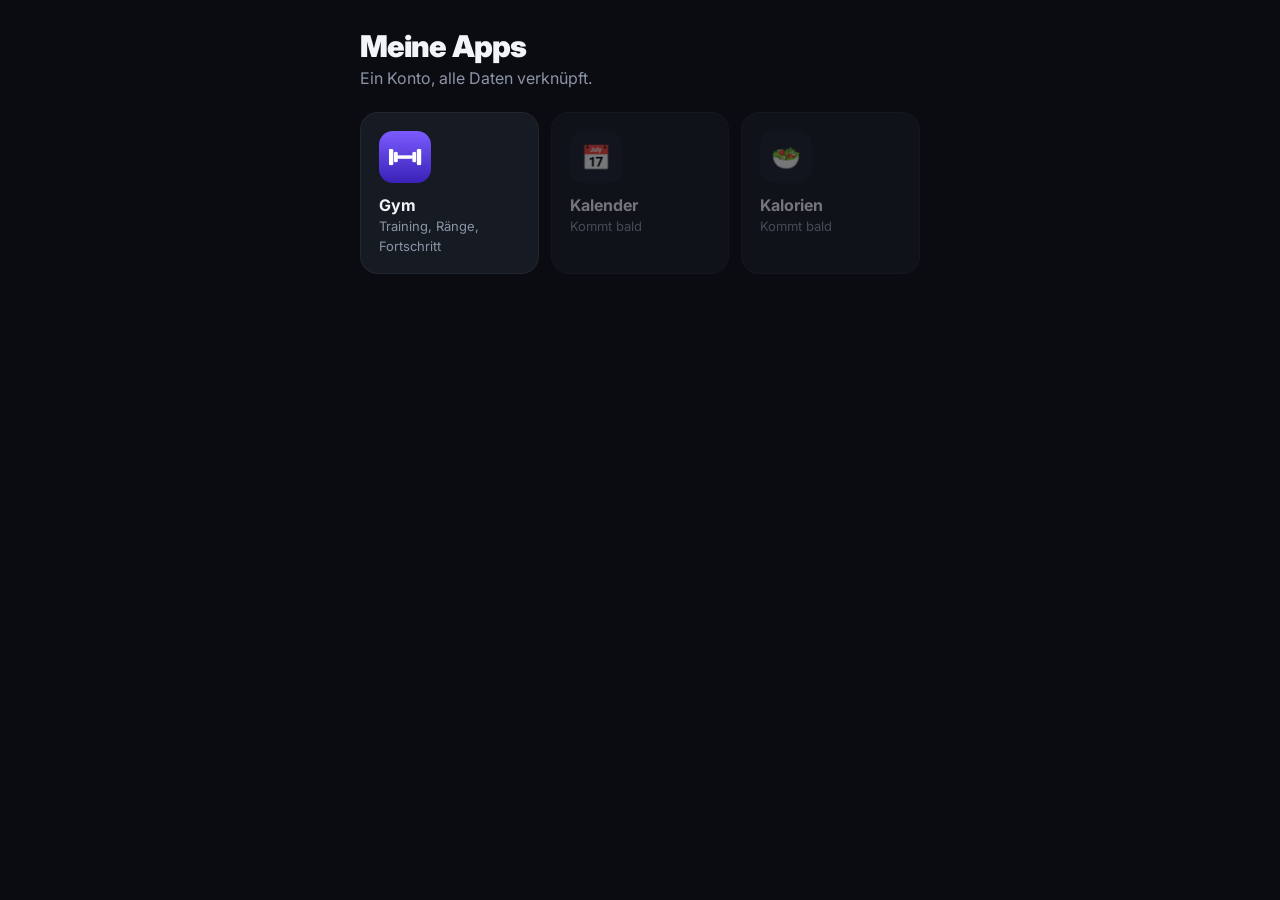
==== index.html @ 5da992ab "Gym-Tracker im Liftoff-Stil, gemeinsamer Login, App-Übersicht Co-Authored-By: Claude Opus 5.5 <norep" ====
<!doctype html>
<html lang="de">
<head>
  <meta charset="utf-8">
  <meta name="viewport" content="width=device-width, initial-scale=1, viewport-fit=cover">
  <title>Meine Apps</title>
  <meta name="theme-color" content="#0A0C11">
  <link rel="preconnect" href="https://fonts.googleapis.com">
  <link href="https://fonts.googleapis.com/css2?family=Inter:wght@400;600;800;900&display=swap" rel="stylesheet">
  <style>
    :root { color-scheme: dark; }
    body { margin: 0; min-height: 100dvh; background: #0A0C11; color: #F2F4F8; font-family: Inter, system-ui, sans-serif; }
    main { max-width: 560px; margin: 0 auto; padding: calc(28px + env(safe-area-inset-top)) 16px 32px; }
    h1 { font-size: 30px; font-weight: 900; letter-spacing: -.03em; margin: 0 0 4px; }
    p { color: #8C94A6; margin: 0 0 24px; }
    .grid { display: grid; grid-template-columns: repeat(auto-fill, minmax(140px, 1fr)); gap: 12px; }
    a.app, div.app { display: flex; flex-direction: column; gap: 12px; padding: 18px; border-radius: 18px; background: #161A23; border: 1px solid rgba(255,255,255,.05); color: inherit; text-decoration: none; transition: transform .1s; }
    a.app:active { transform: scale(.97); }
    .app img, .app .ph { width: 52px; height: 52px; border-radius: 14px; }
    .app .ph { background: #1D222D; display: grid; place-items: center; font-size: 24px; }
    .app b { font-size: 16px; }
    .app span { font-size: 13px; color: #8C94A6; }
    div.app { opacity: .45; }
  </style>
</head>
<body>
  <main>
    <h1>Meine Apps</h1>
    <p>Ein Konto, alle Daten verknüpft.</p>
    <div class="grid">
      <a class="app" href="gym/"><img src="gym/icon-192.png" alt=""><div><b>Gym</b><br><span>Training, Ränge, Fortschritt</span></div></a>
      <div class="app"><div class="ph">📅</div><div><b>Kalender</b><br><span>Kommt bald</span></div></div>
      <div class="app"><div class="ph">🥗</div><div><b>Kalorien</b><br><span>Kommt bald</span></div></div>
    </div>
  </main>
</body>
</html>
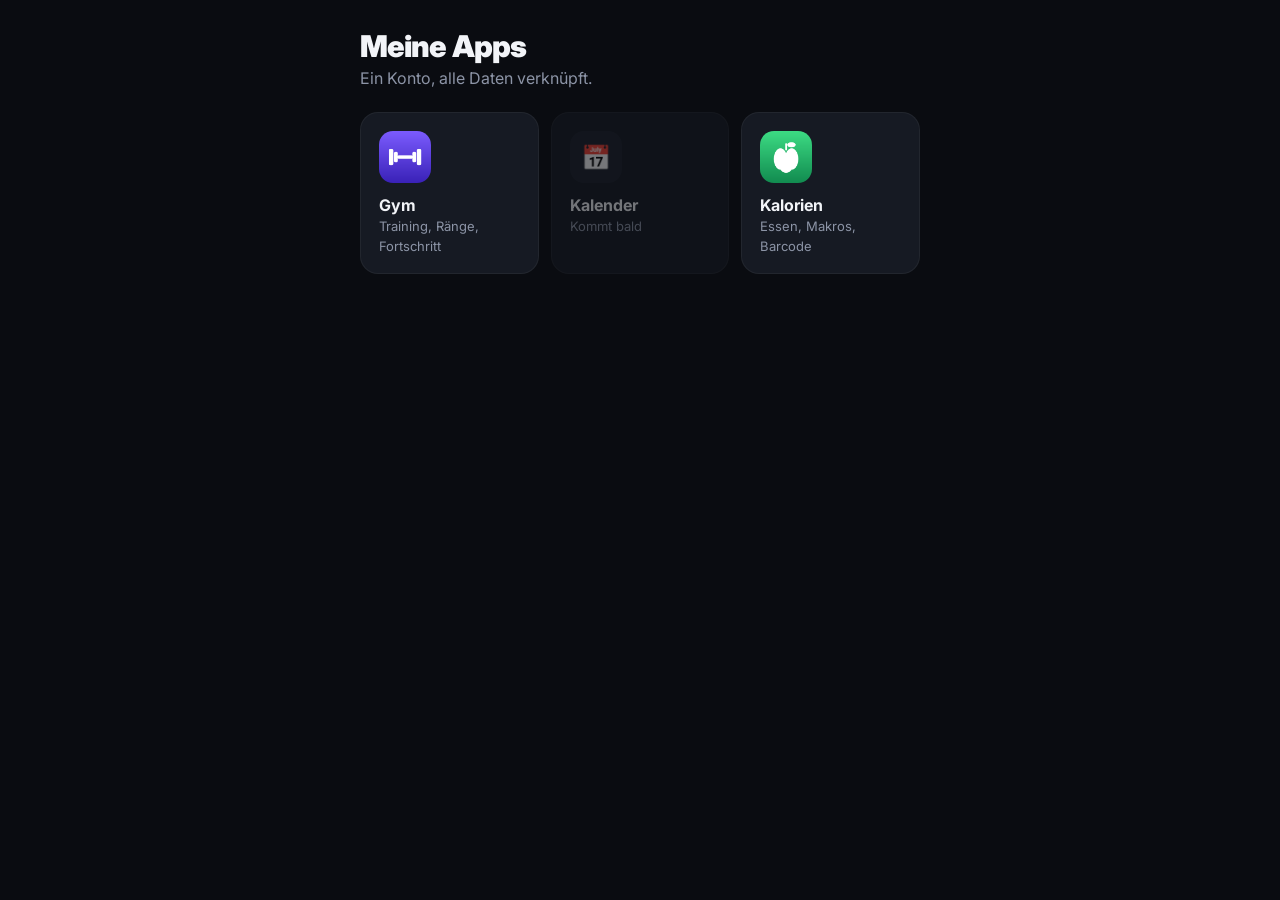
==== commit cb7e3194: "Kalorien-Tracker im YAZIO-Stil mit Barcode-Scanner, verknüpft mit dem Gym-Tracker Co-Authored-By: Cl" ====
--- a/index.html
+++ b/index.html
@@ -30,7 +30,7 @@
     <div class="grid">
       <a class="app" href="gym/"><img src="gym/icon-192.png" alt=""><div><b>Gym</b><br><span>Training, Ränge, Fortschritt</span></div></a>
       <div class="app"><div class="ph">📅</div><div><b>Kalender</b><br><span>Kommt bald</span></div></div>
-      <div class="app"><div class="ph">🥗</div><div><b>Kalorien</b><br><span>Kommt bald</span></div></div>
+      <a class="app" href="kalorien/"><img src="kalorien/icon-192.png" alt=""><div><b>Kalorien</b><br><span>Essen, Makros, Barcode</span></div></a>
     </div>
   </main>
 </body>
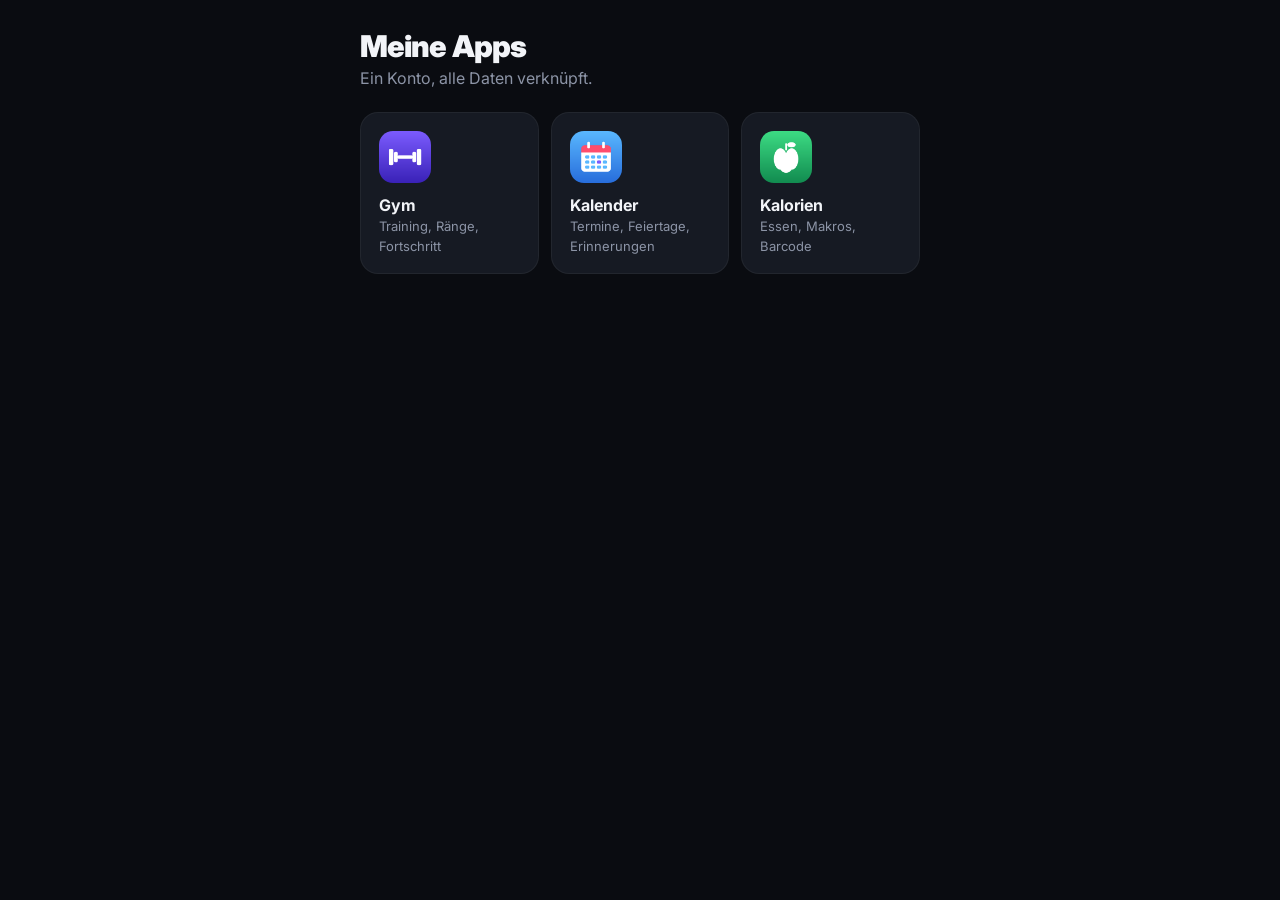
==== commit 20125ee2: "Kalender: Termine, Wiederholungen, Feiertage, Erinnerungen; verknüpft mit Gym und Kalorien Co-Author" ====
--- a/index.html
+++ b/index.html
@@ -29,7 +29,7 @@
     <p>Ein Konto, alle Daten verknüpft.</p>
     <div class="grid">
       <a class="app" href="gym/"><img src="gym/icon-192.png" alt=""><div><b>Gym</b><br><span>Training, Ränge, Fortschritt</span></div></a>
-      <div class="app"><div class="ph">📅</div><div><b>Kalender</b><br><span>Kommt bald</span></div></div>
+      <a class="app" href="kalender/"><img src="kalender/icon-192.png" alt=""><div><b>Kalender</b><br><span>Termine, Feiertage, Erinnerungen</span></div></a>
       <a class="app" href="kalorien/"><img src="kalorien/icon-192.png" alt=""><div><b>Kalorien</b><br><span>Essen, Makros, Barcode</span></div></a>
     </div>
   </main>
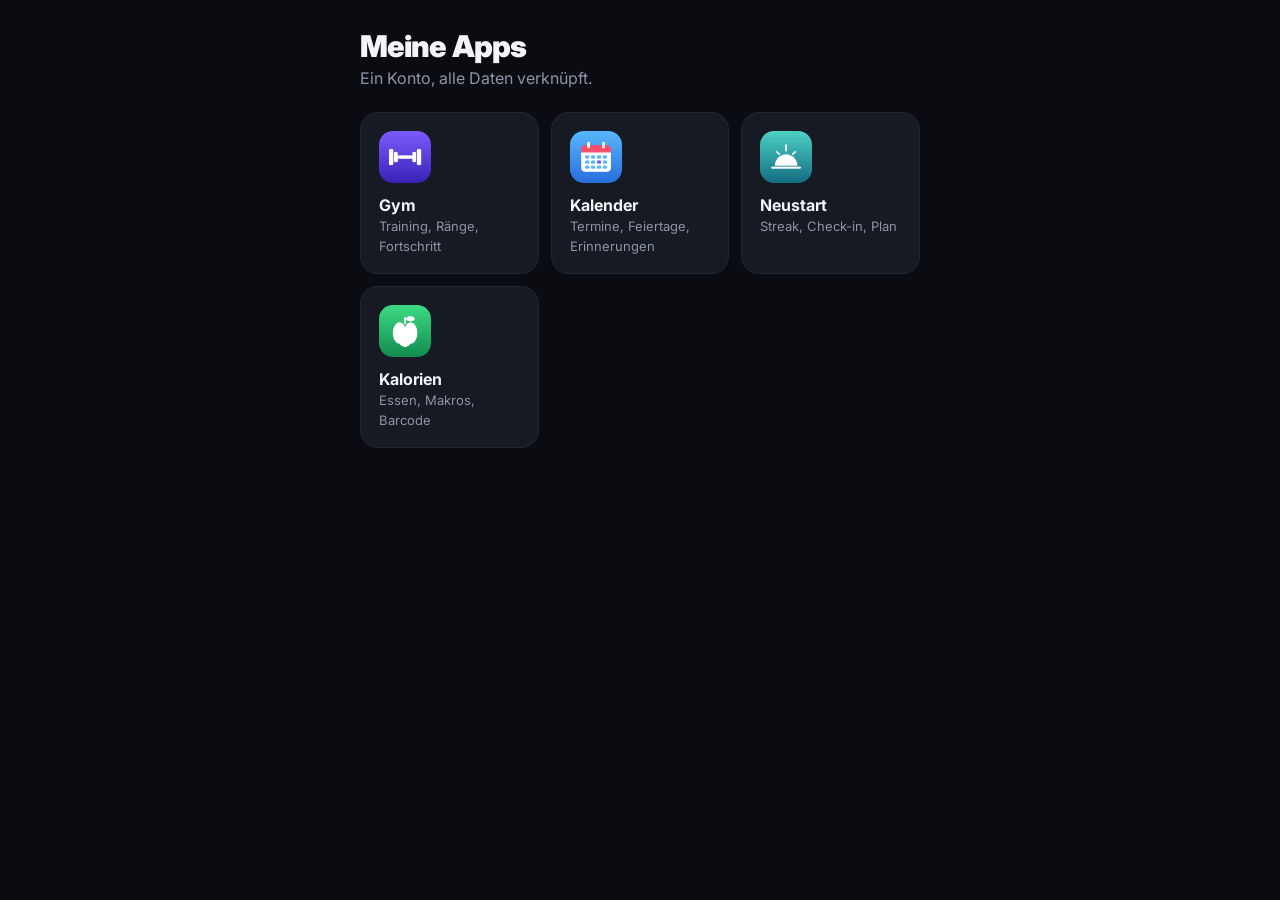
==== commit d609b730: "Neustart: Streak, Check-in, Notfall-Atemübung, 90-Tage-Plan, Verlauf, PIN-Sperre, neutrale Erinnerun" ====
--- a/index.html
+++ b/index.html
@@ -30,6 +30,7 @@
     <div class="grid">
       <a class="app" href="gym/"><img src="gym/icon-192.png" alt=""><div><b>Gym</b><br><span>Training, Ränge, Fortschritt</span></div></a>
       <a class="app" href="kalender/"><img src="kalender/icon-192.png" alt=""><div><b>Kalender</b><br><span>Termine, Feiertage, Erinnerungen</span></div></a>
+      <a class="app" href="neustart/"><img src="neustart/icon-192.png" alt=""><div><b>Neustart</b><br><span>Streak, Check-in, Plan</span></div></a>
       <a class="app" href="kalorien/"><img src="kalorien/icon-192.png" alt=""><div><b>Kalorien</b><br><span>Essen, Makros, Barcode</span></div></a>
     </div>
   </main>
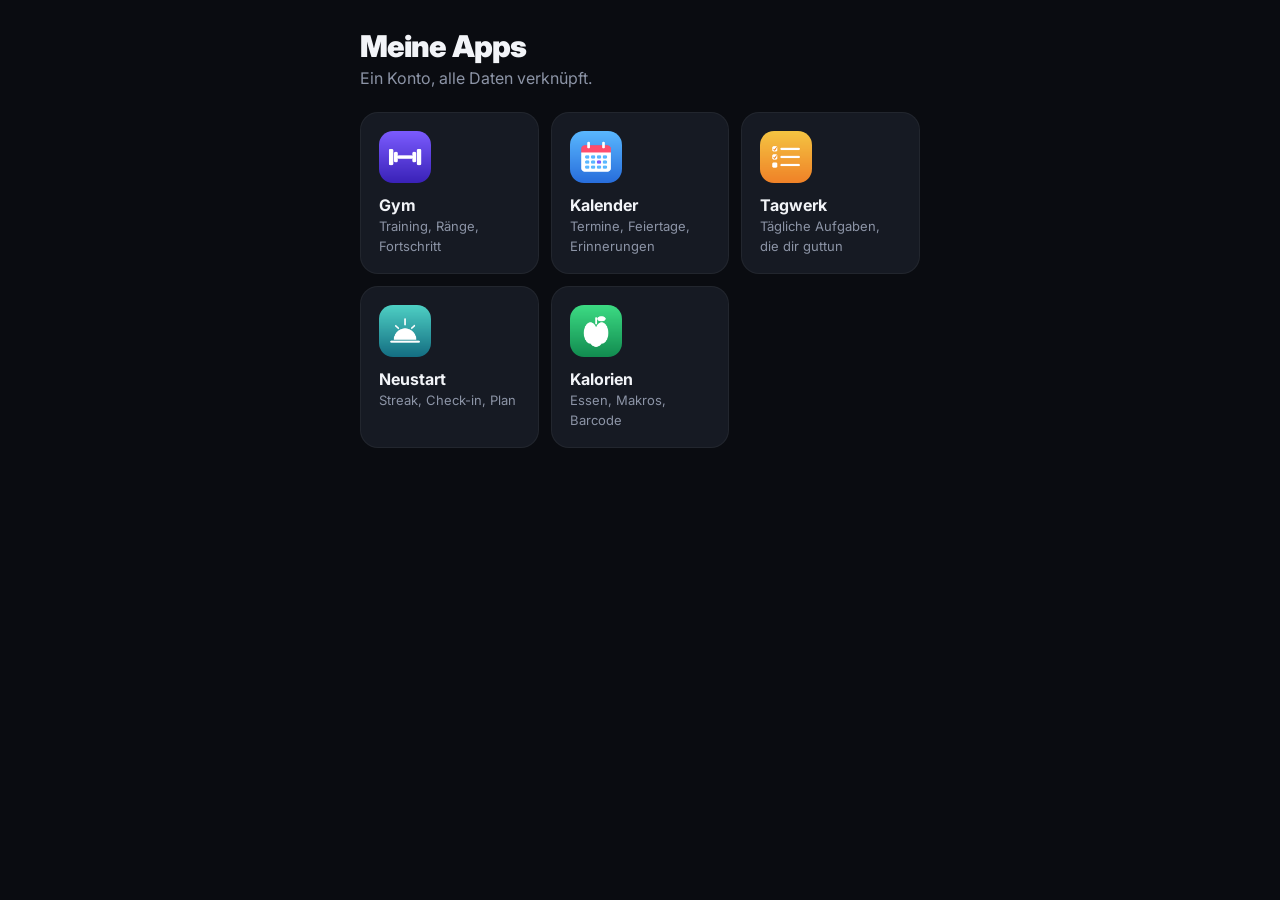
==== commit f8f5096a: "Tagwerk: tägliche Aufgaben für Gesundheit, Produktivität & Co. mit Timer, Auto-Erkennung, Challenges" ====
--- a/index.html
+++ b/index.html
@@ -30,6 +30,7 @@
     <div class="grid">
       <a class="app" href="gym/"><img src="gym/icon-192.png" alt=""><div><b>Gym</b><br><span>Training, Ränge, Fortschritt</span></div></a>
       <a class="app" href="kalender/"><img src="kalender/icon-192.png" alt=""><div><b>Kalender</b><br><span>Termine, Feiertage, Erinnerungen</span></div></a>
+      <a class="app" href="tagwerk/"><img src="tagwerk/icon-192.png" alt=""><div><b>Tagwerk</b><br><span>Tägliche Aufgaben, die dir guttun</span></div></a>
       <a class="app" href="neustart/"><img src="neustart/icon-192.png" alt=""><div><b>Neustart</b><br><span>Streak, Check-in, Plan</span></div></a>
       <a class="app" href="kalorien/"><img src="kalorien/icon-192.png" alt=""><div><b>Kalorien</b><br><span>Essen, Makros, Barcode</span></div></a>
     </div>
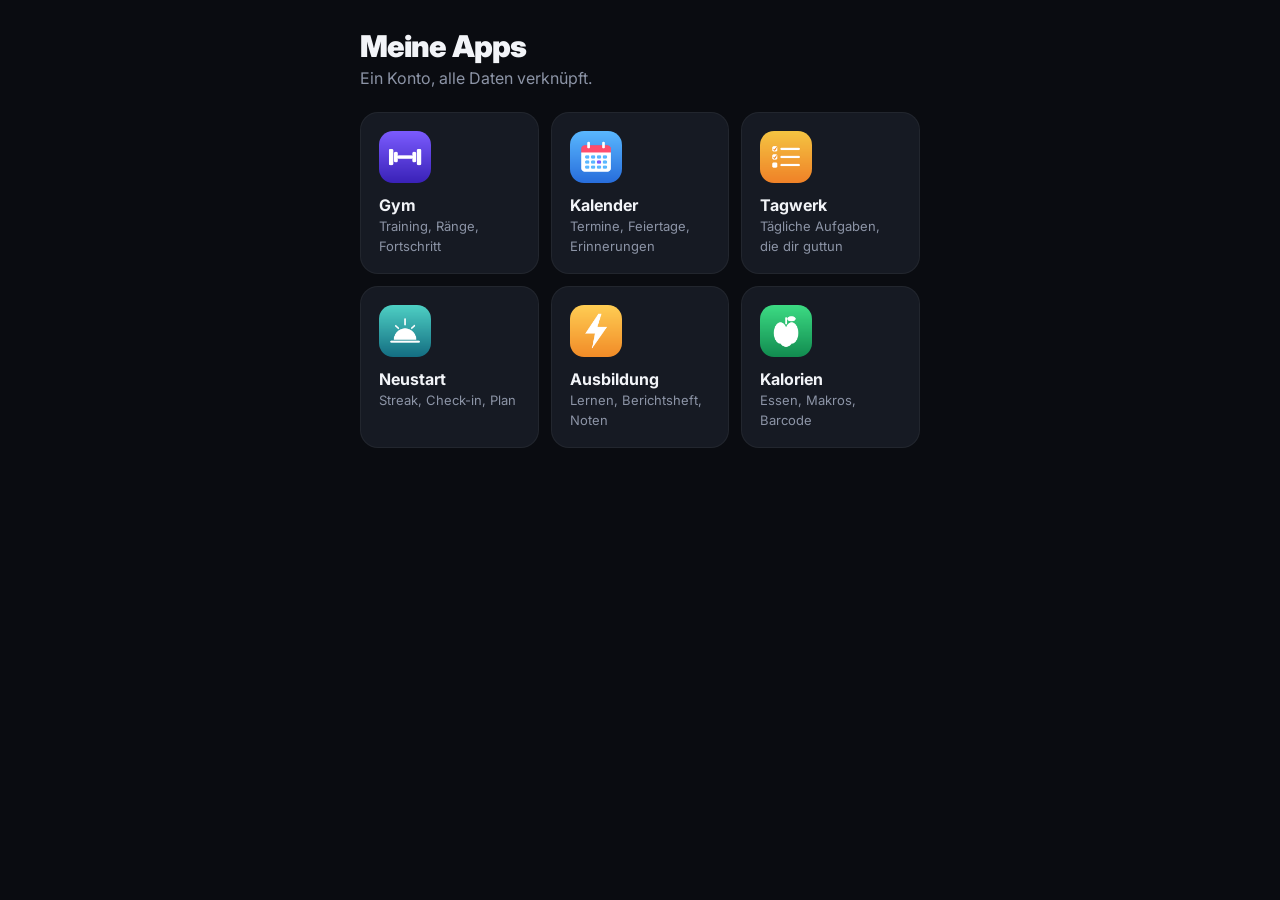
==== commit 0966250f: "Neue App: Ausbildung (Karteikarten, Probeprüfung, Berichtsheft, Berufsschule, Formeln, Buchsuche) Co" ====
--- a/index.html
+++ b/index.html
@@ -32,6 +32,7 @@
       <a class="app" href="kalender/"><img src="kalender/icon-192.png" alt=""><div><b>Kalender</b><br><span>Termine, Feiertage, Erinnerungen</span></div></a>
       <a class="app" href="tagwerk/"><img src="tagwerk/icon-192.png" alt=""><div><b>Tagwerk</b><br><span>Tägliche Aufgaben, die dir guttun</span></div></a>
       <a class="app" href="neustart/"><img src="neustart/icon-192.png" alt=""><div><b>Neustart</b><br><span>Streak, Check-in, Plan</span></div></a>
+      <a class="app" href="ausbildung/"><img src="ausbildung/icon-192.png" alt=""><div><b>Ausbildung</b><br><span>Lernen, Berichtsheft, Noten</span></div></a>
       <a class="app" href="kalorien/"><img src="kalorien/icon-192.png" alt=""><div><b>Kalorien</b><br><span>Essen, Makros, Barcode</span></div></a>
     </div>
   </main>
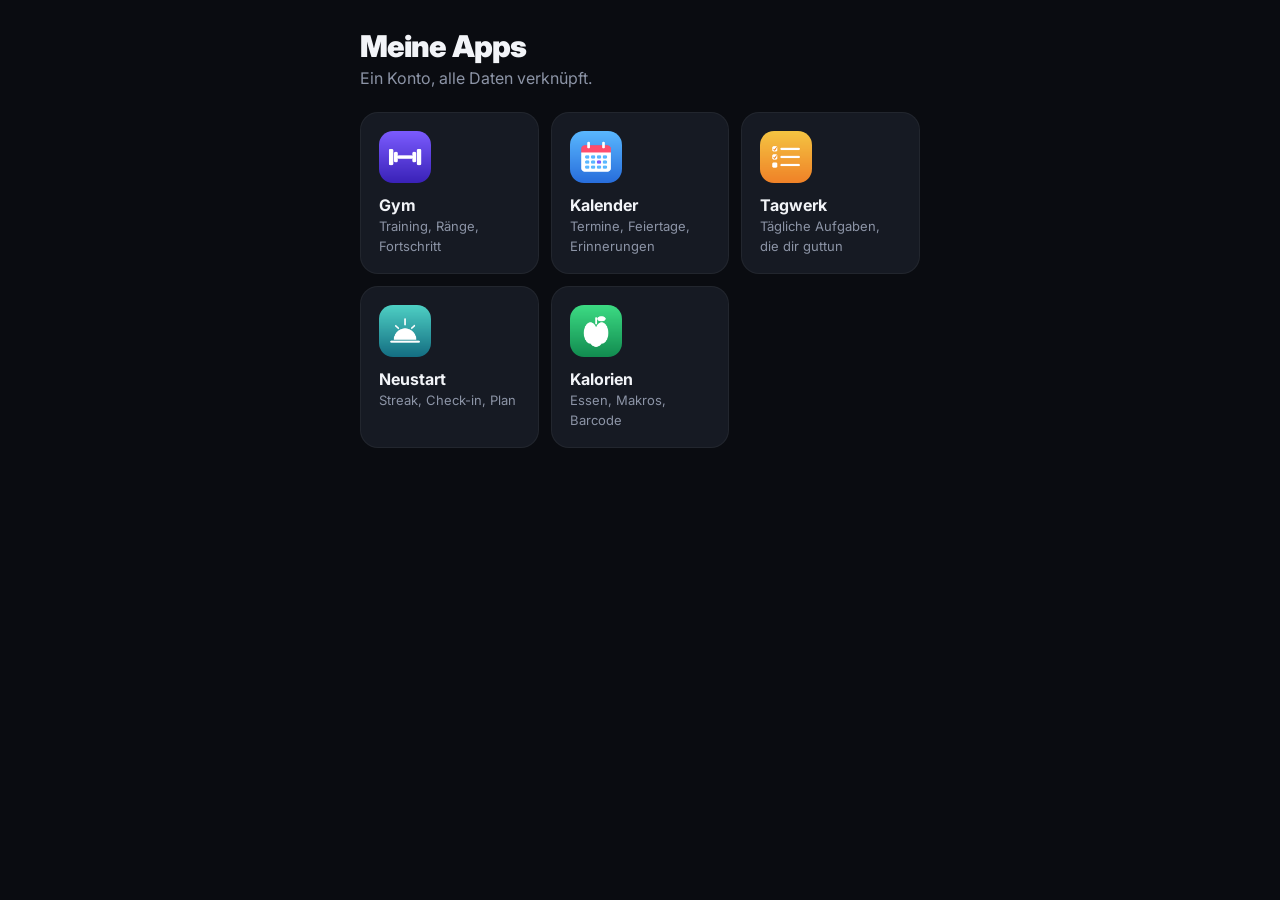
==== commit d7f53f27: "Ausbildung-App wieder entfernt (läuft jetzt eigenständig mit Claude) Co-Authored-By: Claude Opus 5.5" ====
--- a/index.html
+++ b/index.html
@@ -32,7 +32,6 @@
       <a class="app" href="kalender/"><img src="kalender/icon-192.png" alt=""><div><b>Kalender</b><br><span>Termine, Feiertage, Erinnerungen</span></div></a>
       <a class="app" href="tagwerk/"><img src="tagwerk/icon-192.png" alt=""><div><b>Tagwerk</b><br><span>Tägliche Aufgaben, die dir guttun</span></div></a>
       <a class="app" href="neustart/"><img src="neustart/icon-192.png" alt=""><div><b>Neustart</b><br><span>Streak, Check-in, Plan</span></div></a>
-      <a class="app" href="ausbildung/"><img src="ausbildung/icon-192.png" alt=""><div><b>Ausbildung</b><br><span>Lernen, Berichtsheft, Noten</span></div></a>
       <a class="app" href="kalorien/"><img src="kalorien/icon-192.png" alt=""><div><b>Kalorien</b><br><span>Essen, Makros, Barcode</span></div></a>
     </div>
   </main>
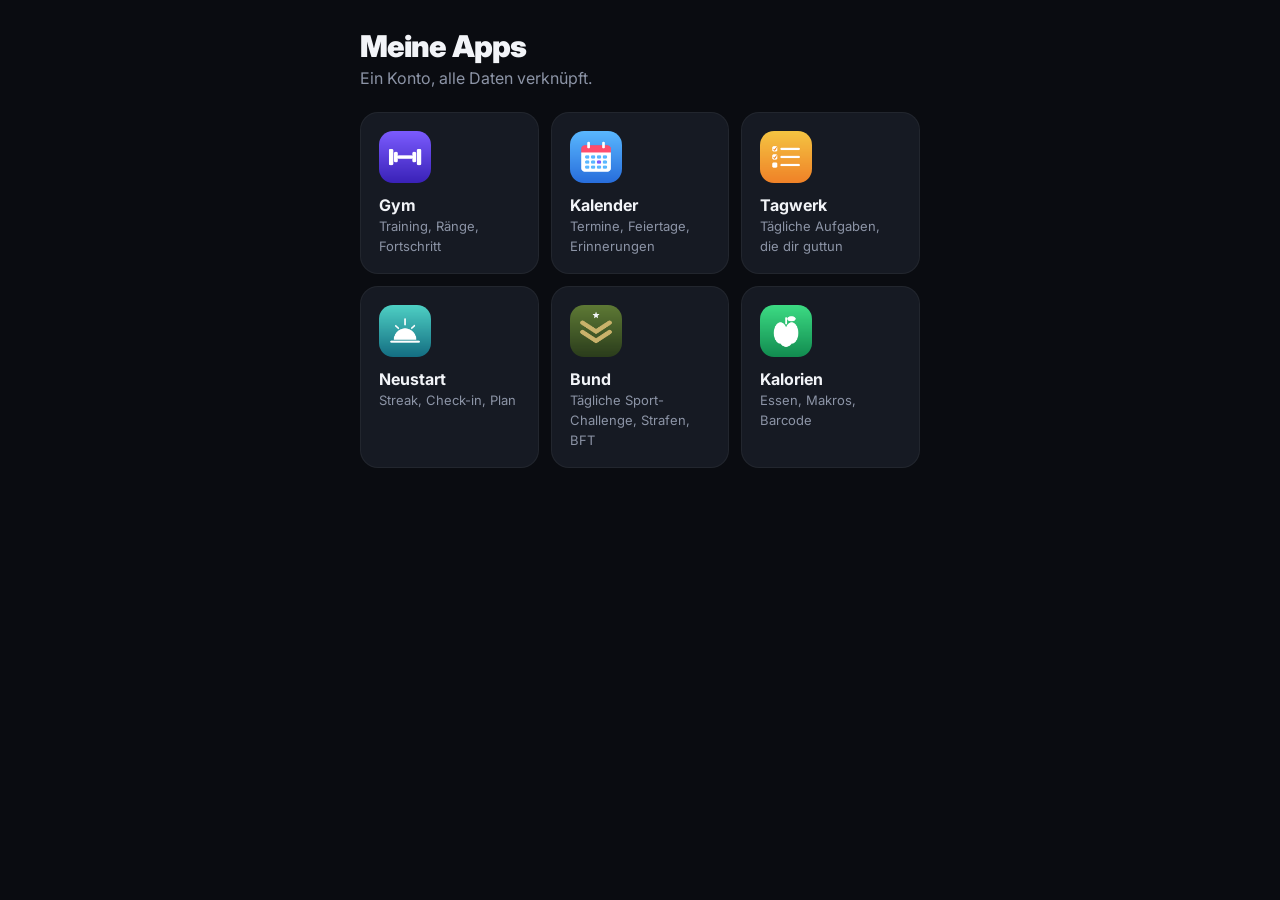
==== commit 77626cb5: "Neue App Bund: tägliche Sport-Challenge im Bundeswehr-Stil - 12-Wochen-Vorbereitung auf den Basis-Fi" ====
--- a/index.html
+++ b/index.html
@@ -32,6 +32,7 @@
       <a class="app" href="kalender/"><img src="kalender/icon-192.png" alt=""><div><b>Kalender</b><br><span>Termine, Feiertage, Erinnerungen</span></div></a>
       <a class="app" href="tagwerk/"><img src="tagwerk/icon-192.png" alt=""><div><b>Tagwerk</b><br><span>Tägliche Aufgaben, die dir guttun</span></div></a>
       <a class="app" href="neustart/"><img src="neustart/icon-192.png" alt=""><div><b>Neustart</b><br><span>Streak, Check-in, Plan</span></div></a>
+      <a class="app" href="bund/"><img src="bund/icon-192.png" alt=""><div><b>Bund</b><br><span>Tägliche Sport-Challenge, Strafen, BFT</span></div></a>
       <a class="app" href="kalorien/"><img src="kalorien/icon-192.png" alt=""><div><b>Kalorien</b><br><span>Essen, Makros, Barcode</span></div></a>
     </div>
   </main>
